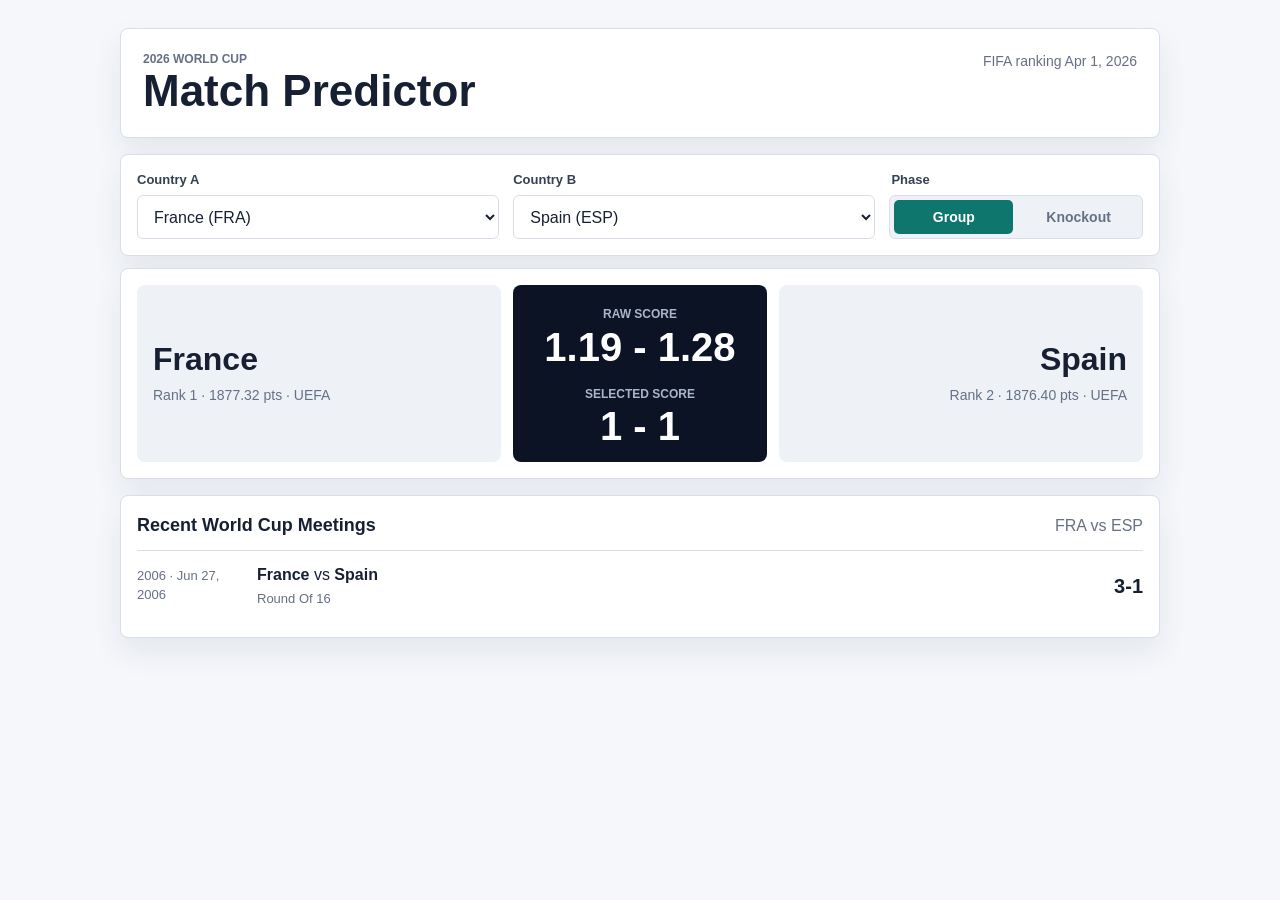
==== site/index.html @ 84c7c8c3 "Add static World Cup predictor website" ====
<!doctype html>
<html lang="en">
  <head>
    <meta charset="utf-8">
    <meta name="viewport" content="width=device-width, initial-scale=1">
    <title>World Cup Predictor</title>
    <link rel="stylesheet" href="styles.css">
  </head>
  <body>
    <main class="app-shell">
      <header class="topbar">
        <div>
          <p class="eyebrow">2026 World Cup</p>
          <h1>Match Predictor</h1>
        </div>
        <p id="ranking-date" class="ranking-date"></p>
      </header>

      <section class="controls" aria-label="Prediction controls">
        <label>
          <span>Country A</span>
          <select id="country-a"></select>
        </label>
        <label>
          <span>Country B</span>
          <select id="country-b"></select>
        </label>
        <fieldset>
          <legend>Phase</legend>
          <div class="phase-toggle">
            <label>
              <input type="radio" name="phase" value="group" checked>
              <span>Group</span>
            </label>
            <label>
              <input type="radio" name="phase" value="knockout">
              <span>Knockout</span>
            </label>
          </div>
        </fieldset>
      </section>

      <p id="same-team-warning" class="warning" hidden>Choose two different countries.</p>

      <section class="scoreboard" aria-label="Prediction">
        <div class="team-block">
          <p id="team-a-name" class="team-name"></p>
          <p id="team-a-meta" class="team-meta"></p>
        </div>
        <div class="prediction-block">
          <div>
            <span class="metric-label">Raw score</span>
            <strong id="raw-score"></strong>
          </div>
          <div>
            <span class="metric-label">Selected score</span>
            <strong id="selected-score"></strong>
          </div>
        </div>
        <div class="team-block align-right">
          <p id="team-b-name" class="team-name"></p>
          <p id="team-b-meta" class="team-meta"></p>
        </div>
      </section>

      <section class="history" aria-label="Recent head-to-head results">
        <div class="section-heading">
          <h2>Recent World Cup Meetings</h2>
          <p id="history-pair"></p>
        </div>
        <ol id="history-list" class="history-list"></ol>
      </section>
    </main>

    <script src="app.js"></script>
  </body>
</html>
---- site/styles.css ----
:root {
  color-scheme: light;
  --bg: #f5f7fb;
  --surface: #ffffff;
  --surface-strong: #eef2f7;
  --ink: #172033;
  --muted: #667085;
  --line: #d8dee9;
  --accent: #0f766e;
  --accent-ink: #ffffff;
  --warn: #b42318;
  --shadow: 0 14px 30px rgba(23, 32, 51, 0.08);
}

* {
  box-sizing: border-box;
}

body {
  margin: 0;
  min-height: 100vh;
  background: var(--bg);
  color: var(--ink);
  font: 16px/1.45 -apple-system, BlinkMacSystemFont, "Segoe UI", sans-serif;
}

.app-shell {
  width: min(1040px, calc(100vw - 32px));
  margin: 0 auto;
  padding: 28px 0 48px;
}

.topbar,
.scoreboard,
.history,
.controls {
  background: var(--surface);
  border: 1px solid var(--line);
  border-radius: 8px;
  box-shadow: var(--shadow);
}

.topbar {
  display: flex;
  justify-content: space-between;
  gap: 16px;
  align-items: flex-start;
  padding: 22px;
  margin-bottom: 16px;
}

.eyebrow,
.ranking-date,
.team-meta,
.metric-label,
.section-heading p {
  color: var(--muted);
}

.eyebrow,
.metric-label {
  margin: 0;
  font-size: 12px;
  font-weight: 700;
  letter-spacing: 0;
  text-transform: uppercase;
}

h1,
h2,
p {
  margin: 0;
}

h1 {
  font-size: clamp(28px, 4vw, 44px);
  line-height: 1.05;
}

h2 {
  font-size: 18px;
}

.ranking-date {
  font-size: 14px;
  text-align: right;
}

.controls {
  display: grid;
  grid-template-columns: minmax(0, 1fr) minmax(0, 1fr) minmax(230px, 0.7fr);
  gap: 14px;
  padding: 16px;
  margin-bottom: 12px;
}

label span,
legend {
  display: block;
  margin-bottom: 6px;
  color: #344054;
  font-size: 13px;
  font-weight: 700;
}

select {
  width: 100%;
  height: 44px;
  border: 1px solid var(--line);
  border-radius: 6px;
  background: #fff;
  color: var(--ink);
  font: inherit;
  padding: 0 12px;
}

fieldset {
  min-width: 0;
  margin: 0;
  padding: 0;
  border: 0;
}

.phase-toggle {
  display: grid;
  grid-template-columns: 1fr 1fr;
  gap: 6px;
  height: 44px;
  padding: 4px;
  border: 1px solid var(--line);
  border-radius: 6px;
  background: var(--surface-strong);
}

.phase-toggle label {
  position: relative;
}

.phase-toggle input {
  position: absolute;
  opacity: 0;
  pointer-events: none;
}

.phase-toggle span {
  display: grid;
  place-items: center;
  height: 34px;
  margin: 0;
  border-radius: 5px;
  color: var(--muted);
  font-size: 14px;
}

.phase-toggle input:checked + span {
  background: var(--accent);
  color: var(--accent-ink);
}

.warning {
  margin: 0 0 12px;
  color: var(--warn);
  font-weight: 700;
}

.scoreboard {
  display: grid;
  grid-template-columns: minmax(0, 1fr) minmax(220px, 0.7fr) minmax(0, 1fr);
  align-items: stretch;
  gap: 12px;
  padding: 16px;
  margin-bottom: 16px;
}

.team-block,
.prediction-block {
  min-height: 132px;
  display: flex;
  flex-direction: column;
  justify-content: center;
  border-radius: 8px;
  background: var(--surface-strong);
  padding: 16px;
}

.align-right {
  text-align: right;
}

.team-name {
  font-size: clamp(22px, 3vw, 32px);
  font-weight: 800;
  line-height: 1.08;
}

.team-meta {
  margin-top: 8px;
  font-size: 14px;
}

.prediction-block {
  gap: 14px;
  text-align: center;
  background: #0b1324;
  color: #fff;
}

.prediction-block .metric-label {
  color: #aab6ca;
}

.prediction-block strong {
  display: block;
  margin-top: 2px;
  font-size: clamp(26px, 4vw, 40px);
  line-height: 1;
  font-variant-numeric: tabular-nums;
}

.history {
  padding: 16px;
}

.section-heading {
  display: flex;
  justify-content: space-between;
  gap: 16px;
  align-items: baseline;
  padding-bottom: 12px;
  border-bottom: 1px solid var(--line);
}

.history-list {
  list-style: none;
  margin: 0;
  padding: 0;
}

.history-list li {
  display: grid;
  grid-template-columns: 110px 1fr max-content;
  gap: 10px;
  align-items: center;
  padding: 12px 0;
  border-bottom: 1px solid var(--line);
}

.history-list li:last-child {
  border-bottom: 0;
}

.history-date,
.history-stage {
  color: var(--muted);
  font-size: 13px;
}

.history-score {
  font-size: 20px;
  font-weight: 800;
  font-variant-numeric: tabular-nums;
}

.empty-state {
  padding: 18px 0 2px;
  color: var(--muted);
}

@media (max-width: 760px) {
  .app-shell {
    width: min(100vw - 20px, 1040px);
    padding-top: 14px;
  }

  .topbar,
  .controls,
  .scoreboard,
  .history {
    box-shadow: none;
  }

  .topbar,
  .controls,
  .scoreboard,
  .section-heading {
    grid-template-columns: 1fr;
    display: grid;
  }

  .topbar,
  .section-heading,
  .align-right {
    text-align: left;
  }

  .ranking-date {
    text-align: left;
  }

  .history-list li {
    grid-template-columns: 1fr max-content;
  }

  .history-date {
    grid-column: 1 / -1;
  }
}
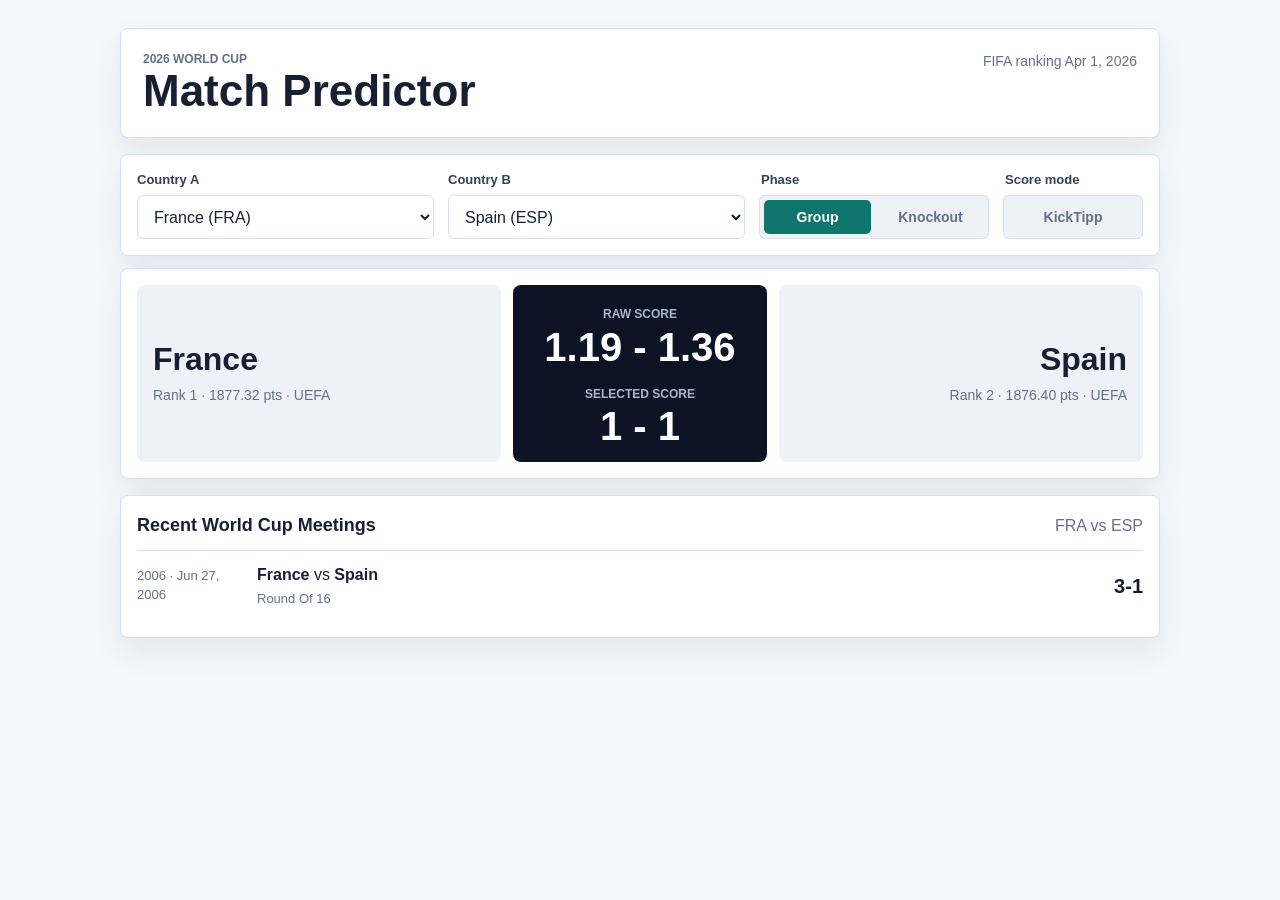
==== commit a87f7b13: "Publish KickTipp prediction mode" ====
--- a/site/index.html
+++ b/site/index.html
@@ -38,6 +38,13 @@
             </label>
           </div>
         </fieldset>
+        <fieldset>
+          <legend>Score mode</legend>
+          <label class="kicktipp-toggle">
+            <input type="checkbox" id="kicktipp-mode">
+            <span>KickTipp</span>
+          </label>
+        </fieldset>
       </section>
 
       <p id="same-team-warning" class="warning" hidden>Choose two different countries.</p>
--- a/site/styles.css
+++ b/site/styles.css
@@ -88,7 +88,7 @@
 
 .controls {
   display: grid;
-  grid-template-columns: minmax(0, 1fr) minmax(0, 1fr) minmax(230px, 0.7fr);
+  grid-template-columns: minmax(0, 1fr) minmax(0, 1fr) minmax(230px, 0.7fr) minmax(140px, 0.45fr);
   gap: 14px;
   padding: 16px;
   margin-bottom: 12px;
@@ -121,9 +121,9 @@
   border: 0;
 }
 
-.phase-toggle {
-  display: grid;
-  grid-template-columns: 1fr 1fr;
+.phase-toggle,
+.kicktipp-toggle {
+  display: grid;
   gap: 6px;
   height: 44px;
   padding: 4px;
@@ -132,17 +132,28 @@
   background: var(--surface-strong);
 }
 
-.phase-toggle label {
+.phase-toggle {
+  grid-template-columns: 1fr 1fr;
+}
+
+.kicktipp-toggle {
+  grid-template-columns: 1fr;
+}
+
+.phase-toggle label,
+.kicktipp-toggle {
   position: relative;
 }
 
-.phase-toggle input {
+.phase-toggle input,
+.kicktipp-toggle input {
   position: absolute;
   opacity: 0;
   pointer-events: none;
 }
 
-.phase-toggle span {
+.phase-toggle span,
+.kicktipp-toggle span {
   display: grid;
   place-items: center;
   height: 34px;
@@ -152,7 +163,8 @@
   font-size: 14px;
 }
 
-.phase-toggle input:checked + span {
+.phase-toggle input:checked + span,
+.kicktipp-toggle input:checked + span {
   background: var(--accent);
   color: var(--accent-ink);
 }
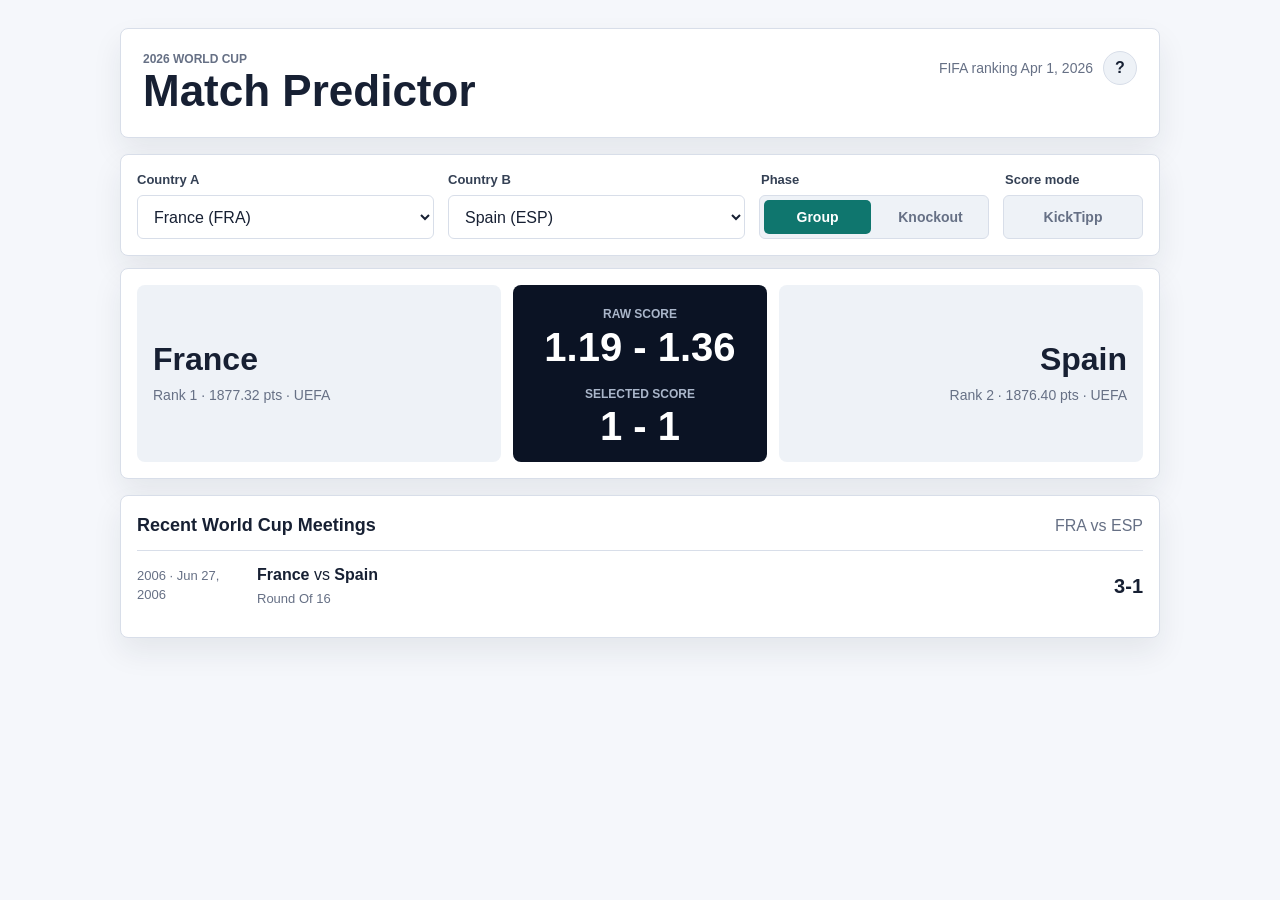
==== commit 3cd4675b: "Add model approach help modal" ====
--- a/site/index.html
+++ b/site/index.html
@@ -13,7 +13,10 @@
           <p class="eyebrow">2026 World Cup</p>
           <h1>Match Predictor</h1>
         </div>
-        <p id="ranking-date" class="ranking-date"></p>
+        <div class="topbar-meta">
+          <p id="ranking-date" class="ranking-date"></p>
+          <button id="method-button" class="method-button" type="button" aria-label="Show model information">?</button>
+        </div>
       </header>
 
       <section class="controls" aria-label="Prediction controls">
@@ -79,6 +82,37 @@
       </section>
     </main>
 
+    <div id="method-modal" class="modal-backdrop" hidden>
+      <section class="method-modal" role="dialog" aria-modal="true" aria-labelledby="method-title">
+        <div class="method-header">
+          <h2 id="method-title">Prediction Approach</h2>
+          <button id="method-close" class="method-close" type="button" aria-label="Close model information">×</button>
+        </div>
+        <dl class="method-list">
+          <div>
+            <dt>Model</dt>
+            <dd id="method-model"></dd>
+          </div>
+          <div>
+            <dt>Alpha</dt>
+            <dd id="method-alpha"></dd>
+          </div>
+          <div>
+            <dt>Training data</dt>
+            <dd id="method-training"></dd>
+          </div>
+          <div>
+            <dt>Raw score</dt>
+            <dd>Two phase-split Poisson goal models predict 90-minute expected goals for Country A and Country B.</dd>
+          </div>
+          <div>
+            <dt>Selected score</dt>
+            <dd id="method-selection"></dd>
+          </div>
+        </dl>
+      </section>
+    </div>
+
     <script src="app.js"></script>
   </body>
 </html>
--- a/site/styles.css
+++ b/site/styles.css
@@ -86,6 +86,40 @@
   text-align: right;
 }
 
+.topbar-meta {
+  display: flex;
+  gap: 10px;
+  align-items: center;
+}
+
+.method-button,
+.method-close {
+  display: grid;
+  place-items: center;
+  border: 1px solid var(--line);
+  border-radius: 50%;
+  background: var(--surface-strong);
+  color: var(--ink);
+  font: inherit;
+  font-weight: 800;
+  cursor: pointer;
+}
+
+.method-button {
+  width: 34px;
+  height: 34px;
+  flex: 0 0 auto;
+}
+
+.method-button:hover,
+.method-button:focus-visible,
+.method-close:hover,
+.method-close:focus-visible {
+  outline: 0;
+  border-color: var(--accent);
+  color: var(--accent);
+}
+
 .controls {
   display: grid;
   grid-template-columns: minmax(0, 1fr) minmax(0, 1fr) minmax(230px, 0.7fr) minmax(140px, 0.45fr);
@@ -278,6 +312,75 @@
   color: var(--muted);
 }
 
+.modal-backdrop {
+  position: fixed;
+  inset: 0;
+  z-index: 10;
+  display: grid;
+  place-items: center;
+  padding: 18px;
+  background: rgba(23, 32, 51, 0.42);
+}
+
+.modal-backdrop[hidden] {
+  display: none;
+}
+
+.method-modal {
+  width: min(560px, 100%);
+  max-height: min(720px, calc(100vh - 36px));
+  overflow: auto;
+  border: 1px solid var(--line);
+  border-radius: 8px;
+  background: var(--surface);
+  box-shadow: var(--shadow);
+}
+
+.method-header {
+  display: flex;
+  justify-content: space-between;
+  gap: 16px;
+  align-items: center;
+  padding: 18px;
+  border-bottom: 1px solid var(--line);
+}
+
+.method-close {
+  width: 32px;
+  height: 32px;
+  flex: 0 0 auto;
+  font-size: 22px;
+  line-height: 1;
+}
+
+.method-list {
+  display: grid;
+  gap: 0;
+  margin: 0;
+  padding: 0 18px 18px;
+}
+
+.method-list div {
+  padding: 14px 0;
+  border-bottom: 1px solid var(--line);
+}
+
+.method-list div:last-child {
+  border-bottom: 0;
+}
+
+.method-list dt {
+  margin-bottom: 4px;
+  color: #344054;
+  font-size: 13px;
+  font-weight: 800;
+}
+
+.method-list dd {
+  margin: 0;
+  color: var(--muted);
+}
+
 @media (max-width: 760px) {
   .app-shell {
     width: min(100vw - 20px, 1040px);
@@ -305,8 +408,13 @@
     text-align: left;
   }
 
-  .ranking-date {
+  .ranking-date,
+  .topbar-meta {
     text-align: left;
+  }
+
+  .topbar-meta {
+    justify-content: space-between;
   }
 
   .history-list li {
